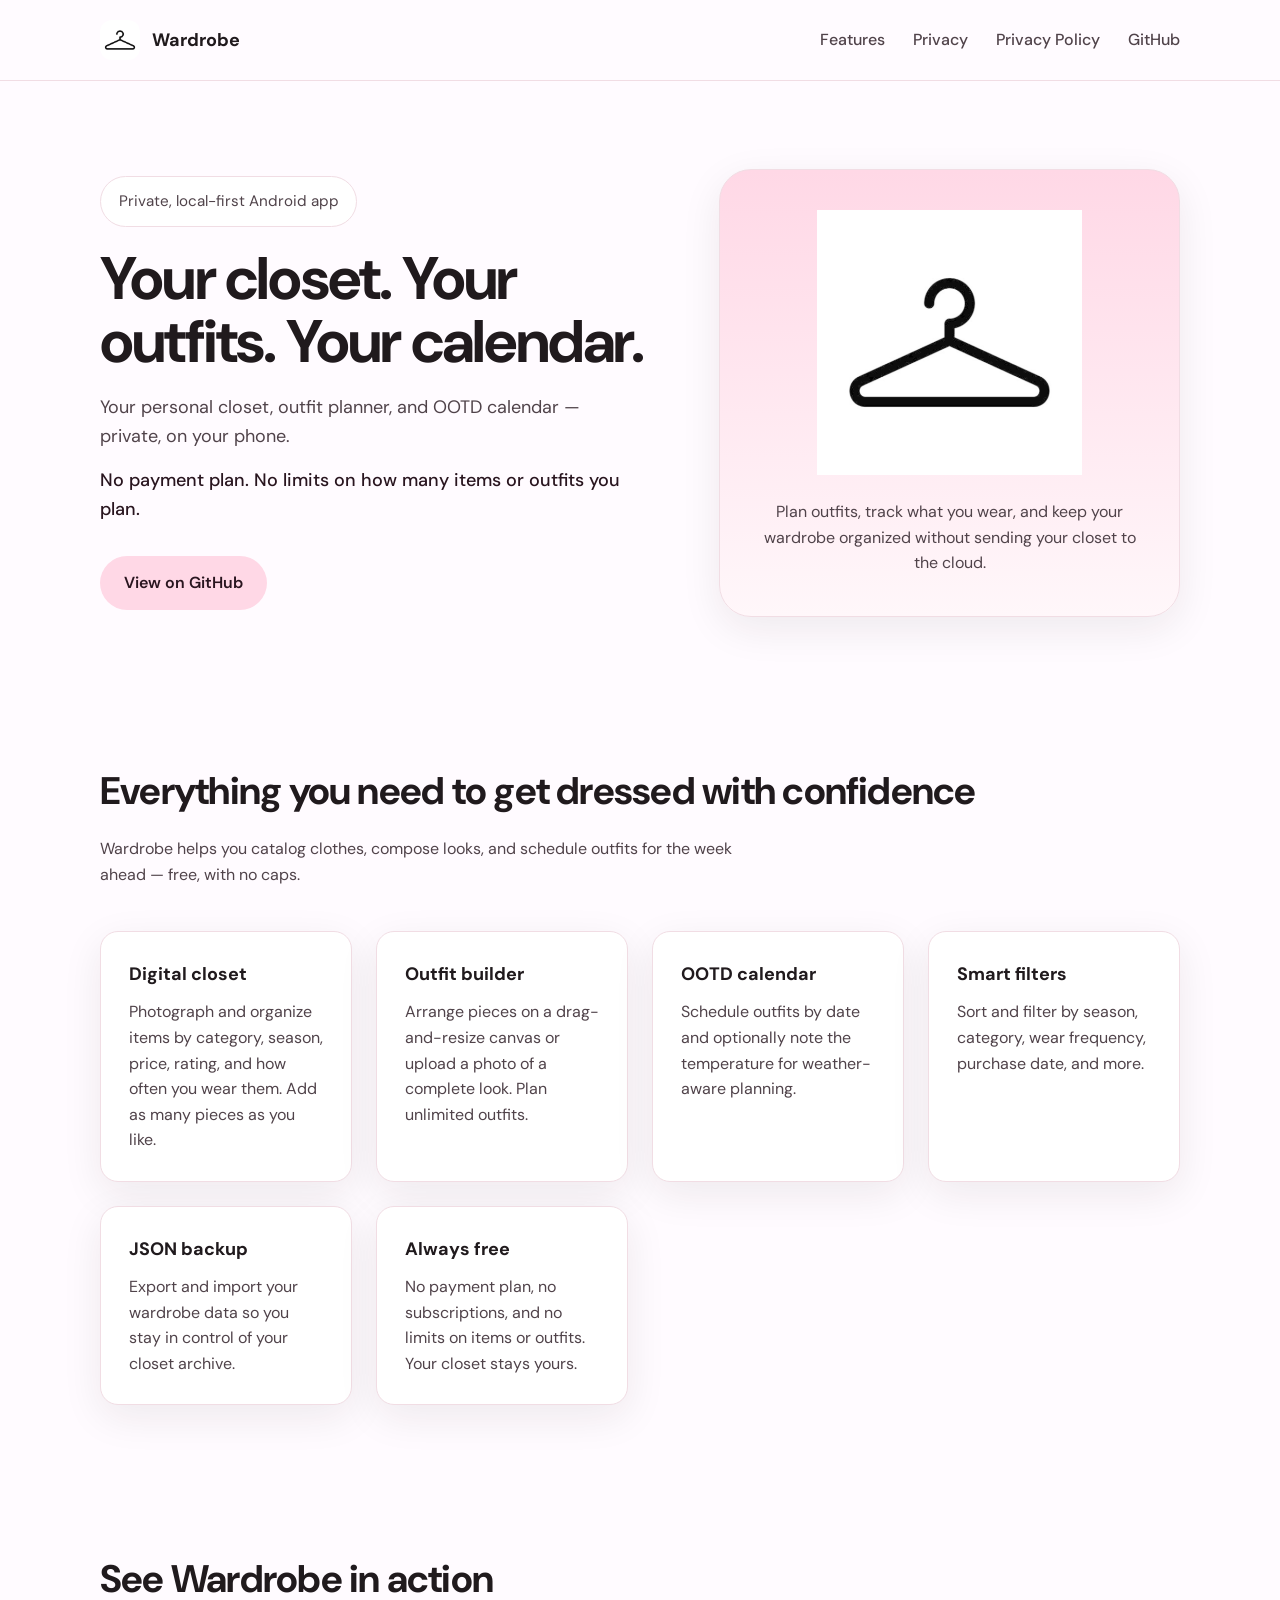
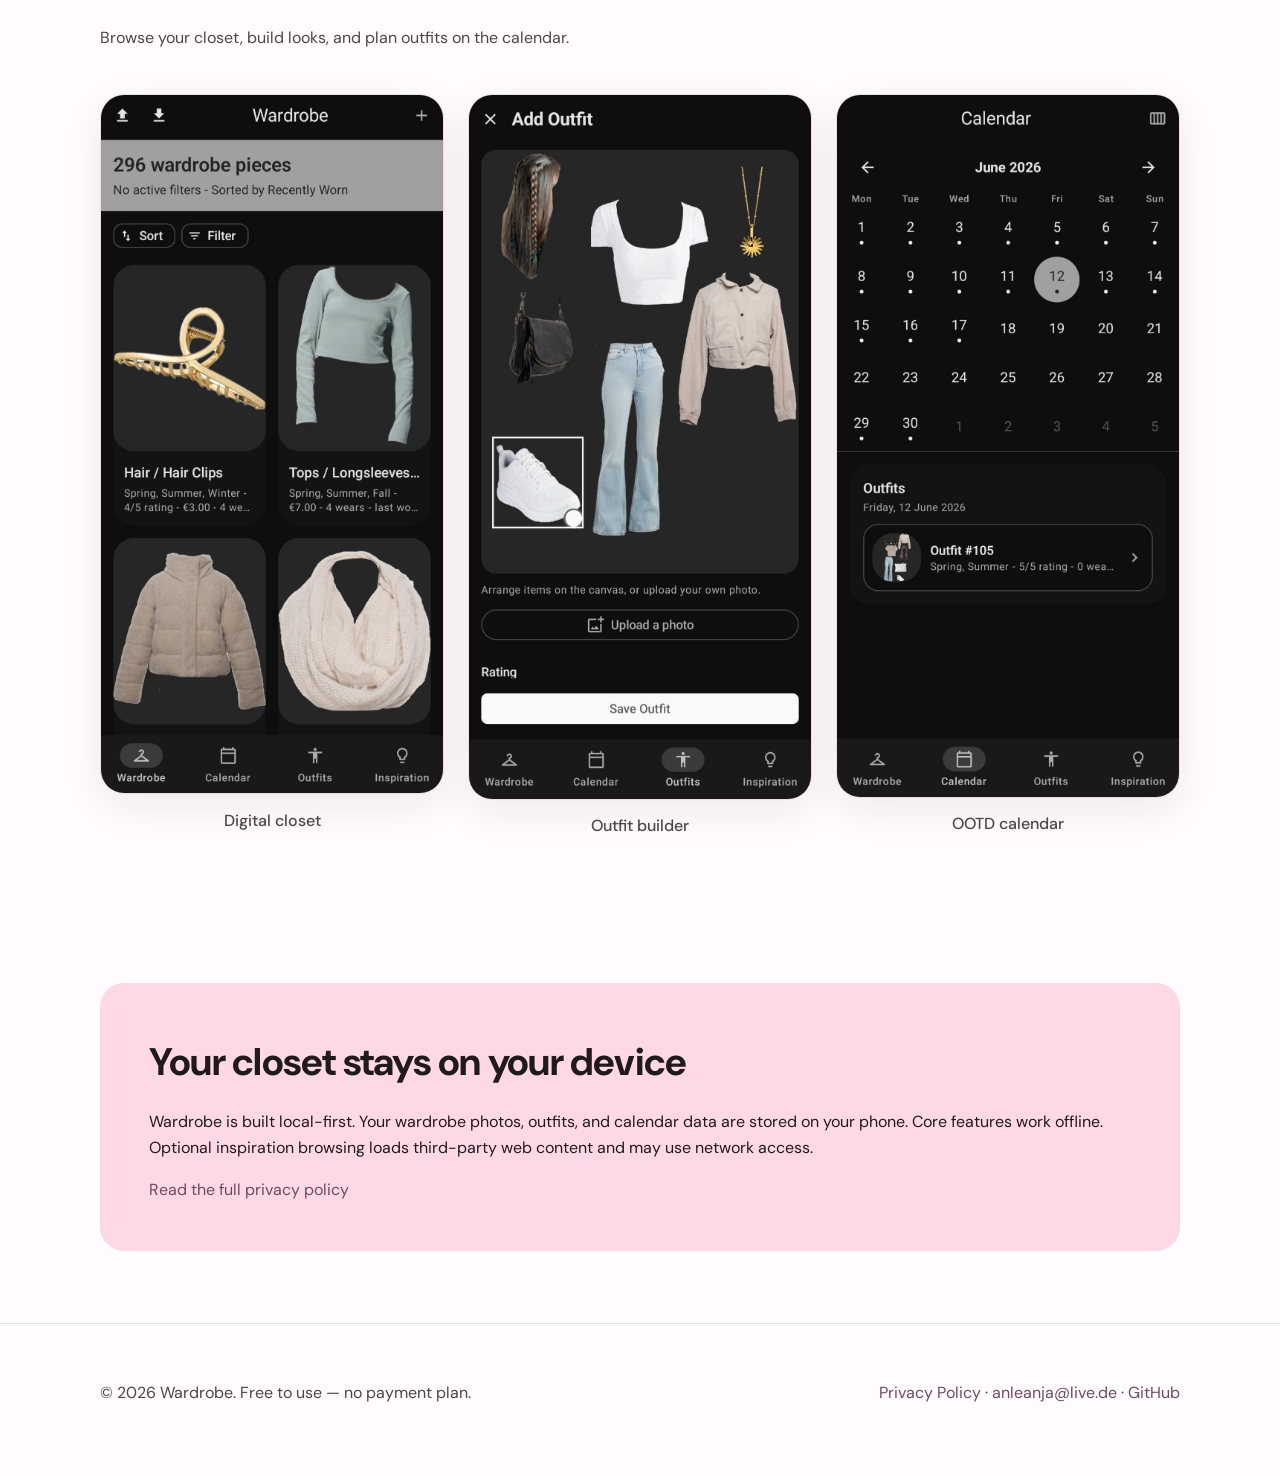
==== docs/index.html @ 83c4cf4c "move landing page to docs" ====
<!DOCTYPE html>
<html lang="en">
<head>
  <meta charset="UTF-8">
  <meta name="viewport" content="width=device-width, initial-scale=1.0">
  <title>Wardrobe — Your personal closet &amp; outfit planner</title>
  <meta name="description" content="Catalog your clothes, build outfits, and plan what to wear. Wardrobe keeps your closet private on your phone — free, with no limits.">
  <link rel="preconnect" href="https://fonts.googleapis.com">
  <link rel="preconnect" href="https://fonts.gstatic.com" crossorigin>
  <link href="https://fonts.googleapis.com/css2?family=DM+Sans:wght@400;500;700&display=swap" rel="stylesheet">
  <link rel="icon" href="assets/logo.png" type="image/png">
  <link rel="stylesheet" href="styles.css">
</head>
<body>
  <header class="site-header">
    <div class="container nav">
      <a class="brand" href="index.html">
        <img src="assets/logo.png" alt="Wardrobe app icon">
        <span>Wardrobe</span>
      </a>
      <nav class="nav-links" aria-label="Primary">
        <a href="#features">Features</a>
        <a href="#privacy">Privacy</a>
        <a href="privacy.html">Privacy Policy</a>
        <a href="https://github.com/AnleAnja/wardrobe-management" target="_blank" rel="noopener noreferrer">GitHub</a>
      </nav>
    </div>
  </header>

  <main>
    <section class="container hero">
      <div class="hero-copy">
        <span class="badge">Private, local-first Android app</span>
        <h1>Your closet. Your outfits. Your calendar.</h1>
        <p>Your personal closet, outfit planner, and OOTD calendar — private, on your phone.</p>
        <p class="hero-note">No payment plan. No limits on how many items or outfits you plan.</p>
        <div class="cta-row">
          <a class="button secondary" href="https://github.com/AnleAnja/wardrobe-management" target="_blank" rel="noopener noreferrer">View on GitHub</a>
        </div>
      </div>
      <div class="hero-card">
        <img src="assets/logo.png" alt="Wardrobe hanger icon">
        <p>Plan outfits, track what you wear, and keep your wardrobe organized without sending your closet to the cloud.</p>
      </div>
    </section>

    <section class="section" id="features">
      <div class="container">
        <h2>Everything you need to get dressed with confidence</h2>
        <p class="section-intro">Wardrobe helps you catalog clothes, compose looks, and schedule outfits for the week ahead — free, with no caps.</p>
        <div class="feature-grid">
          <article class="feature-card">
            <h3>Digital closet</h3>
            <p>Photograph and organize items by category, season, price, rating, and how often you wear them. Add as many pieces as you like.</p>
          </article>
          <article class="feature-card">
            <h3>Outfit builder</h3>
            <p>Arrange pieces on a drag-and-resize canvas or upload a photo of a complete look. Plan unlimited outfits.</p>
          </article>
          <article class="feature-card">
            <h3>OOTD calendar</h3>
            <p>Schedule outfits by date and optionally note the temperature for weather-aware planning.</p>
          </article>
          <article class="feature-card">
            <h3>Smart filters</h3>
            <p>Sort and filter by season, category, wear frequency, purchase date, and more.</p>
          </article>
          <article class="feature-card">
            <h3>JSON backup</h3>
            <p>Export and import your wardrobe data so you stay in control of your closet archive.</p>
          </article>
          <article class="feature-card">
            <h3>Always free</h3>
            <p>No payment plan, no subscriptions, and no limits on items or outfits. Your closet stays yours.</p>
          </article>
        </div>
      </div>
    </section>

    <section class="section">
      <div class="container">
        <h2>See Wardrobe in action</h2>
        <p class="section-intro">Browse your closet, build looks, and plan outfits on the calendar.</p>
        <div class="screenshot-grid">
          <figure class="screenshot">
            <img src="assets/wardrobe.jpeg" alt="Wardrobe gallery showing clothing items in a grid">
            <figcaption>Digital closet</figcaption>
          </figure>
          <figure class="screenshot">
            <img src="assets/outfit.jpeg" alt="Outfit builder with clothing pieces arranged on a canvas">
            <figcaption>Outfit builder</figcaption>
          </figure>
          <figure class="screenshot">
            <img src="assets/calendar.jpeg" alt="OOTD calendar with scheduled outfits">
            <figcaption>OOTD calendar</figcaption>
          </figure>
        </div>
      </div>
    </section>

    <section class="section" id="privacy">
      <div class="container privacy-callout">
        <h2>Your closet stays on your device</h2>
        <p>Wardrobe is built local-first. Your wardrobe photos, outfits, and calendar data are stored on your phone. Core features work offline. Optional inspiration browsing loads third-party web content and may use network access.</p>
        <p><a href="privacy.html">Read the full privacy policy</a></p>
      </div>
    </section>
  </main>

  <footer class="site-footer">
    <div class="container footer-row">
      <p>&copy; 2026 Wardrobe. Free to use — no payment plan.</p>
      <p>
        <a href="privacy.html">Privacy Policy</a>
        &middot;
        <a href="mailto:anleanja@live.de">anleanja@live.de</a>
        &middot;
        <a href="https://github.com/AnleAnja/wardrobe-management" target="_blank" rel="noopener noreferrer">GitHub</a>
      </p>
    </div>
  </footer>
</body>
</html>
---- docs/styles.css ----
:root {
  --primary: #6e4b5b;
  --primary-container: #ffd8e6;
  --on-primary-container: #29151f;
  --background: #fffbff;
  --surface: #ffffff;
  --text: #201a1d;
  --text-muted: #50434a;
  --border: #f1dde4;
  --radius: 18px;
  --shadow: 0 12px 40px rgba(41, 21, 31, 0.08);
  --page-gutter: clamp(1.5rem, 5vw, 3rem);
}

* {
  box-sizing: border-box;
}

html {
  scroll-behavior: smooth;
}

body {
  margin: 0;
  font-family: "DM Sans", system-ui, -apple-system, BlinkMacSystemFont, "Segoe UI", sans-serif;
  color: var(--text);
  background: var(--background);
  line-height: 1.6;
}

a {
  color: var(--primary);
  text-decoration: none;
}

a:hover {
  text-decoration: underline;
}

.container {
  width: min(1080px, calc(100% - (var(--page-gutter) * 2)));
  margin: 0 auto;
}

.site-header {
  position: sticky;
  top: 0;
  z-index: 10;
  backdrop-filter: blur(12px);
  background: rgba(255, 251, 255, 0.9);
  border-bottom: 1px solid var(--border);
}

.nav {
  display: flex;
  align-items: center;
  justify-content: space-between;
  gap: 1.5rem;
  padding: 1.25rem 0;
}

.brand {
  display: flex;
  align-items: center;
  gap: 0.75rem;
  font-weight: 700;
  font-size: 1.125rem;
  color: var(--text);
}

.brand img {
  width: 40px;
  height: 40px;
  border-radius: 12px;
}

.nav-links {
  display: flex;
  gap: 1.75rem;
  align-items: center;
}

.nav-links a {
  color: var(--text-muted);
  font-weight: 500;
}

.hero {
  padding: 5.5rem 0 4.5rem;
  display: grid;
  grid-template-columns: 1.1fr 0.9fr;
  gap: 3.5rem;
  align-items: center;
}

.hero-copy .badge {
  margin-bottom: 1.25rem;
}

.hero-copy h1 {
  font-size: clamp(2.5rem, 5vw, 3.75rem);
  line-height: 1.05;
  margin: 0 0 1.25rem;
  letter-spacing: -0.03em;
}

.hero-copy p {
  font-size: 1.125rem;
  color: var(--text-muted);
  max-width: 34rem;
  margin: 0 0 1rem;
}

.hero-note {
  font-weight: 500;
  color: var(--on-primary-container) !important;
  margin-bottom: 2rem !important;
}

.hero-card {
  background: linear-gradient(180deg, var(--primary-container), #fff7fa);
  border: 1px solid var(--border);
  border-radius: 32px;
  padding: 2.5rem;
  box-shadow: var(--shadow);
  text-align: center;
}

.hero-card img {
  width: min(280px, 70%);
  margin: 0 auto 1.5rem;
  display: block;
}

.hero-card p {
  margin: 0;
  color: var(--text-muted);
}

.badge {
  display: inline-flex;
  align-items: center;
  gap: 0.5rem;
  padding: 0.75rem 1.1rem;
  border-radius: 999px;
  background: var(--surface);
  border: 1px solid var(--border);
  color: var(--text-muted);
  font-size: 0.95rem;
}

.button {
  display: inline-flex;
  align-items: center;
  justify-content: center;
  padding: 0.875rem 1.5rem;
  border-radius: 999px;
  background: var(--primary);
  color: white;
  font-weight: 600;
  border: none;
}

.button.secondary {
  background: var(--primary-container);
  color: var(--on-primary-container);
}

.cta-row {
  display: flex;
  flex-wrap: wrap;
  gap: 1rem;
  align-items: center;
}

.section {
  padding: 4.5rem 0;
}

.section h2 {
  font-size: clamp(1.75rem, 3vw, 2.5rem);
  margin: 0 0 0.85rem;
  letter-spacing: -0.02em;
}

.section-intro {
  color: var(--text-muted);
  max-width: 42rem;
  margin: 0 0 2.75rem;
}

.feature-grid {
  display: grid;
  grid-template-columns: repeat(auto-fit, minmax(250px, 1fr));
  gap: 1.5rem;
}

.feature-card {
  background: var(--surface);
  border: 1px solid var(--border);
  border-radius: var(--radius);
  padding: 1.75rem;
  box-shadow: var(--shadow);
}

.feature-card h3 {
  margin: 0 0 0.65rem;
  font-size: 1.125rem;
}

.feature-card p {
  margin: 0;
  color: var(--text-muted);
}

.privacy-callout {
  background: var(--primary-container);
  border-radius: 24px;
  padding: clamp(2rem, 4vw, 3rem);
  border: 1px solid var(--border);
}

.privacy-callout h2 {
  margin-top: 0;
}

.privacy-callout p:last-child {
  margin-bottom: 0;
}

.screenshot-grid {
  display: grid;
  grid-template-columns: repeat(auto-fit, minmax(220px, 1fr));
  gap: 1.5rem;
}

.screenshot {
  margin: 0;
  text-align: center;
}

.screenshot img {
  display: block;
  width: 100%;
  height: auto;
  border-radius: 24px;
  border: 1px solid var(--border);
  box-shadow: var(--shadow);
  background: var(--surface);
}

.screenshot figcaption {
  margin-top: 0.85rem;
  color: var(--text-muted);
  font-weight: 500;
}

.site-footer {
  border-top: 1px solid var(--border);
  padding: 2.5rem 0 3.5rem;
  color: var(--text-muted);
}

.footer-row {
  display: flex;
  flex-wrap: wrap;
  justify-content: space-between;
  gap: 1.25rem;
}

.legal-page {
  padding: 4.5rem 0;
}

.legal-page h1 {
  margin-top: 0;
}

.legal-page h2 {
  margin-top: 2.25rem;
}

.legal-page ul {
  padding-left: 1.25rem;
}

@media (max-width: 860px) {
  .hero {
    grid-template-columns: 1fr;
    padding: 3.5rem 0 3rem;
    gap: 2.5rem;
  }

  .nav-links {
    display: none;
  }

  .section {
    padding: 3.5rem 0;
  }

  .feature-grid,
  .screenshot-grid {
    gap: 1.25rem;
  }
}
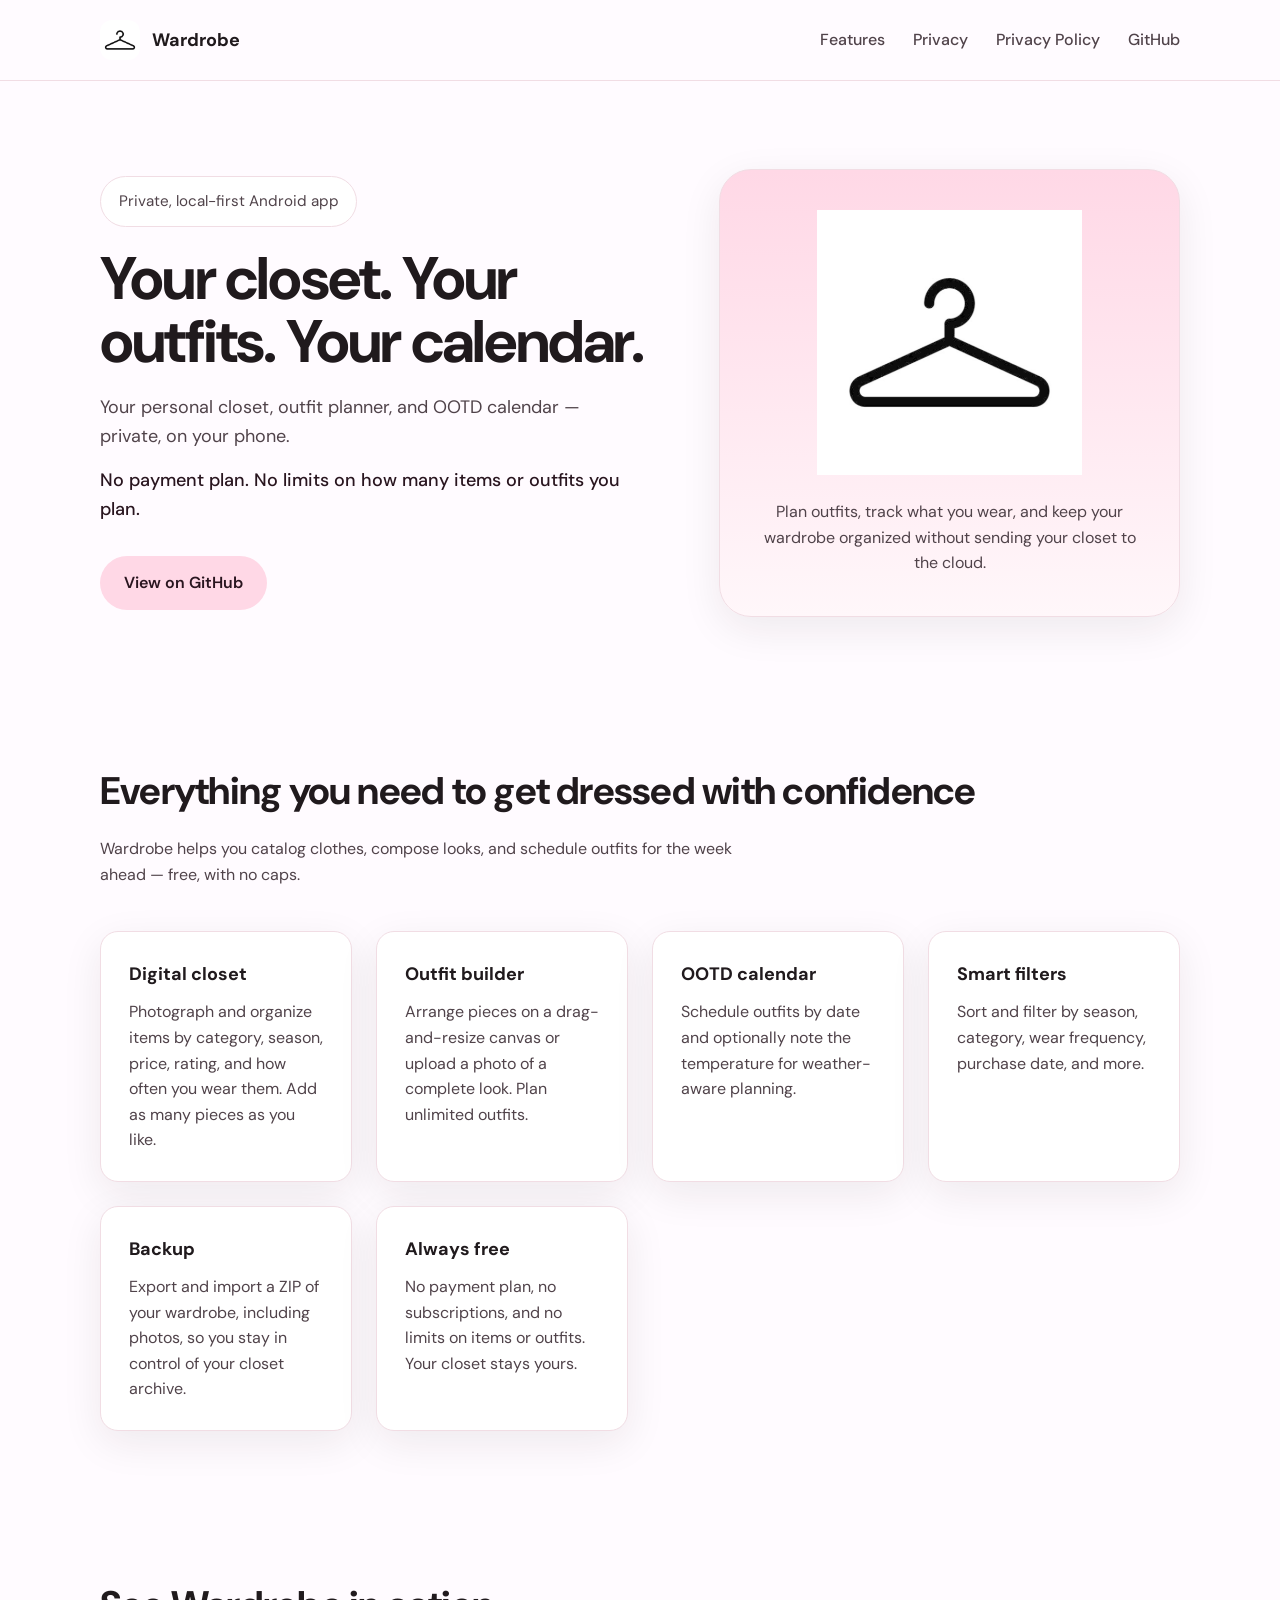
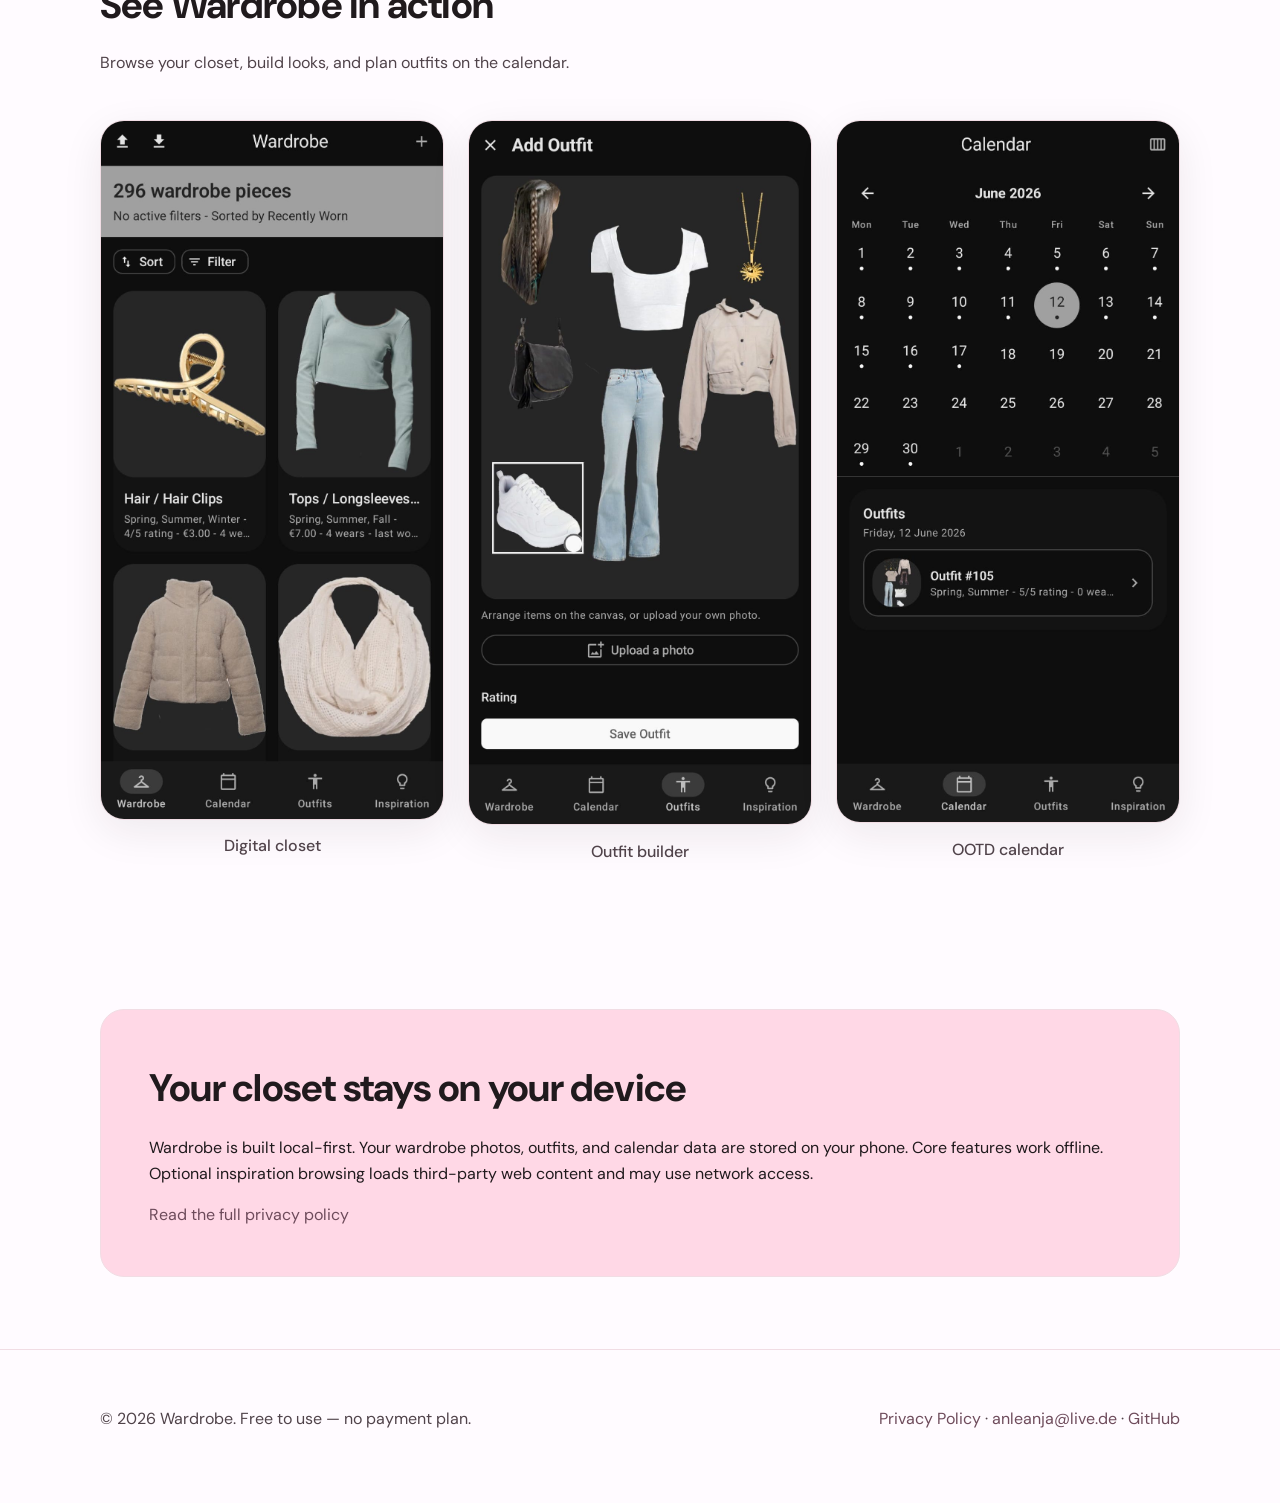
==== commit c09a850e: "Implement backup functionality with ZIP import/export, including photos. Update UI and view model to" ====
--- a/docs/index.html
+++ b/docs/index.html
@@ -66,8 +66,8 @@
             <p>Sort and filter by season, category, wear frequency, purchase date, and more.</p>
           </article>
           <article class="feature-card">
-            <h3>JSON backup</h3>
-            <p>Export and import your wardrobe data so you stay in control of your closet archive.</p>
+            <h3>Backup</h3>
+            <p>Export and import a ZIP of your wardrobe, including photos, so you stay in control of your closet archive.</p>
           </article>
           <article class="feature-card">
             <h3>Always free</h3>
